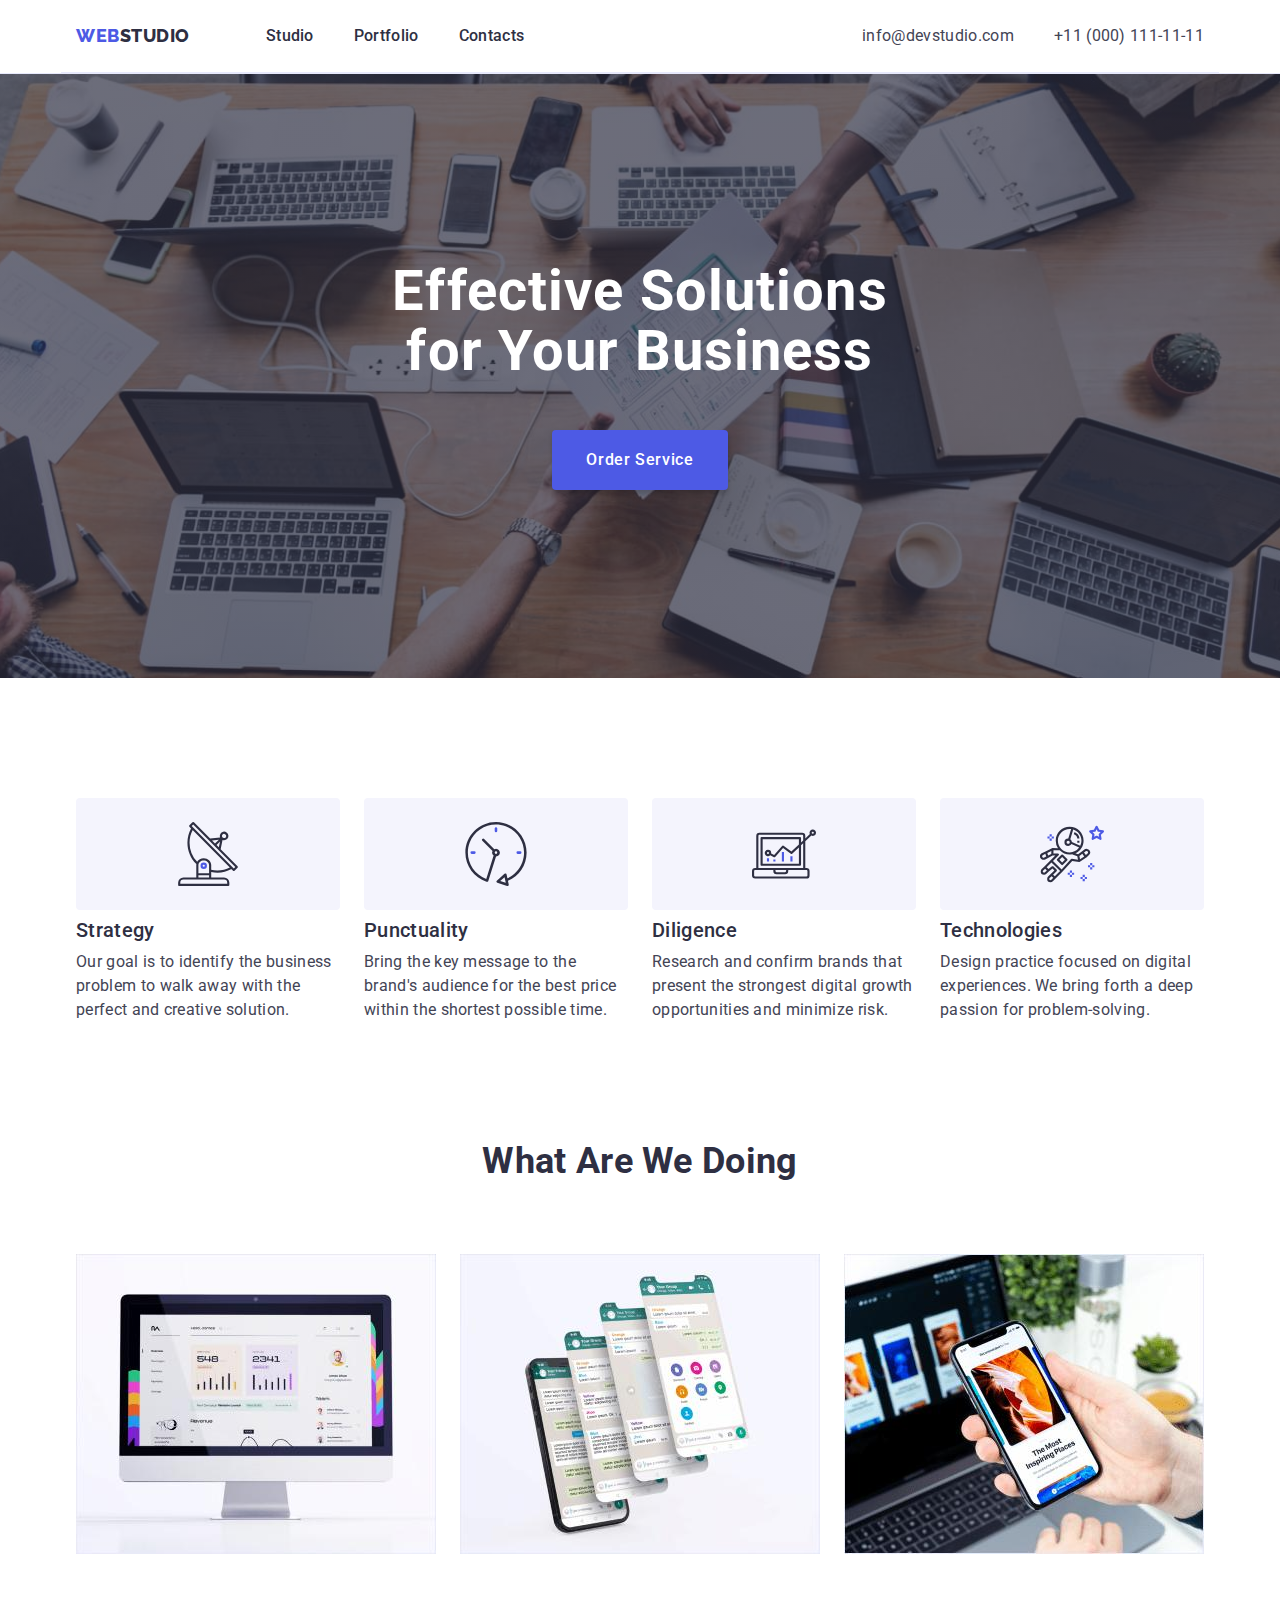
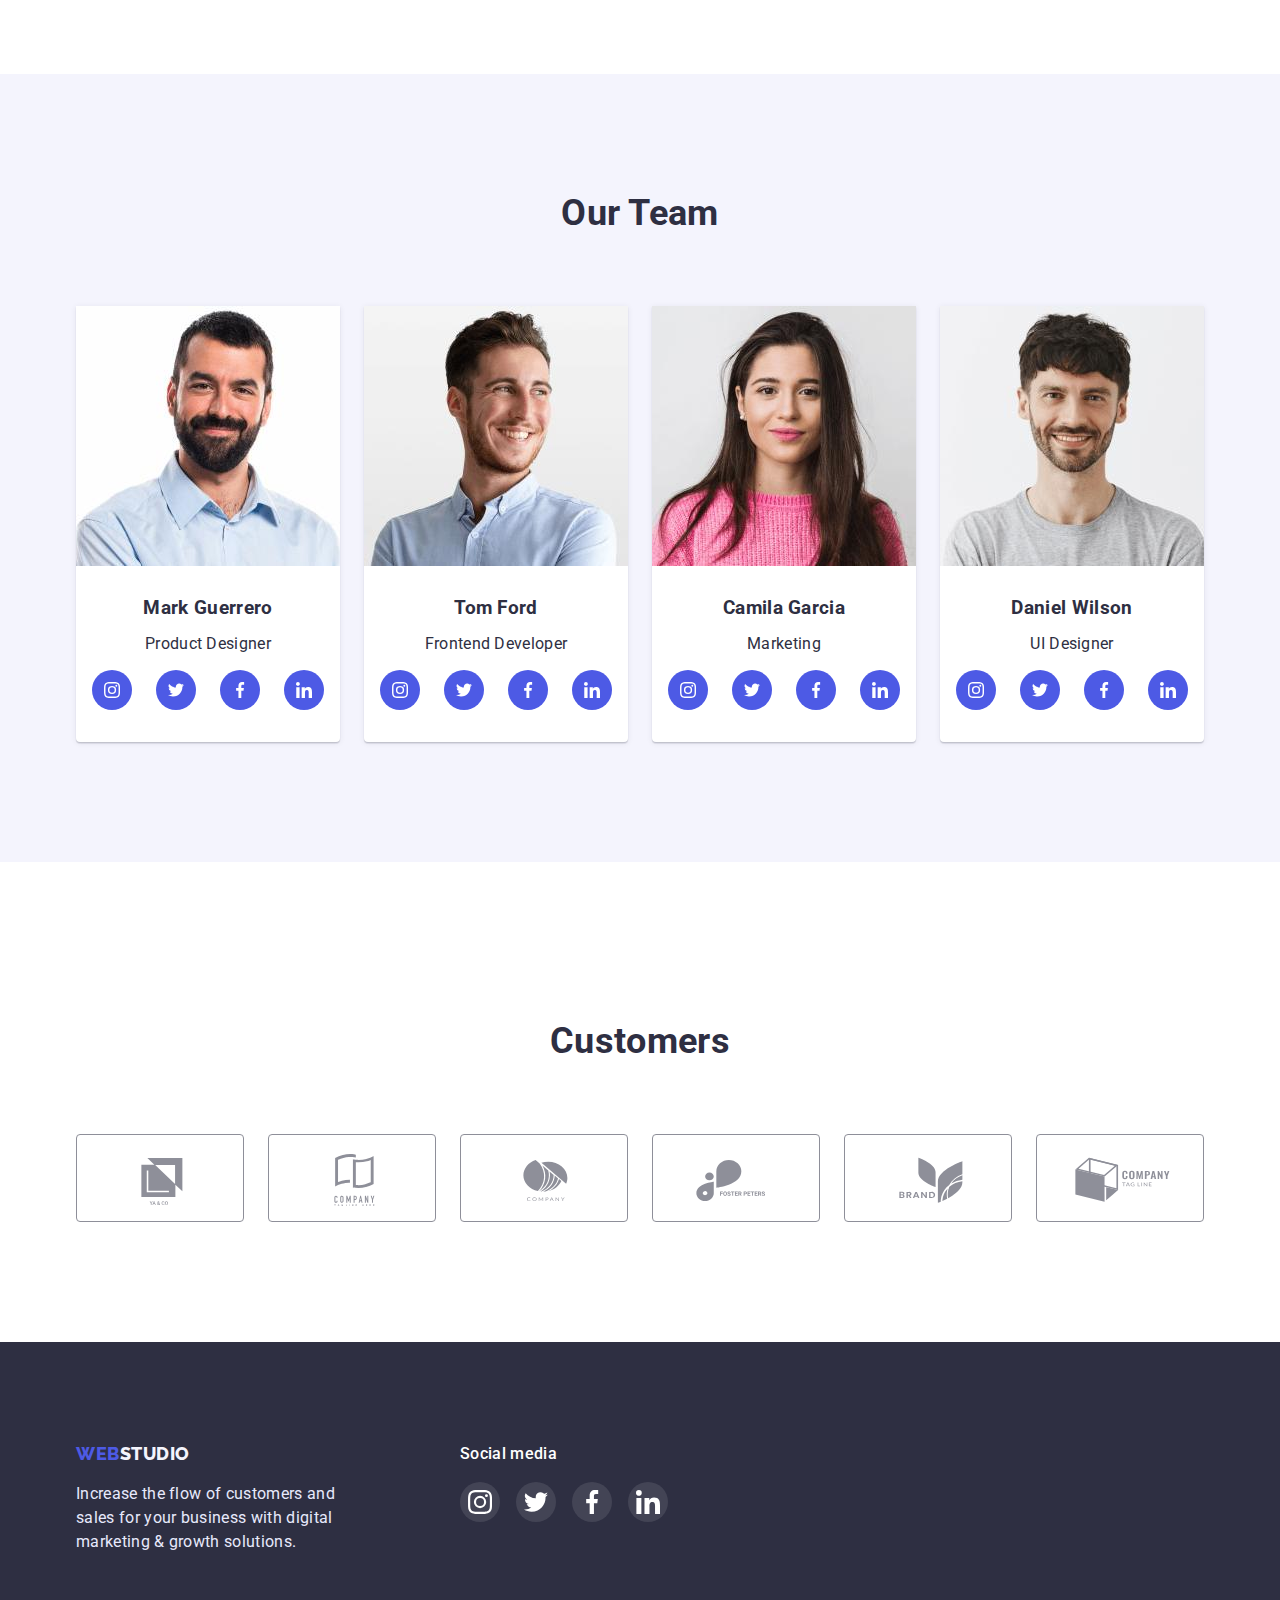
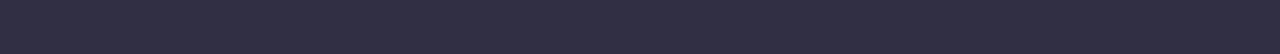
==== index.html @ 8bb2c017 "upload files" ====
<!DOCTYPE html>
<html lang="en">
  <head>
    <meta charset="UTF-8" />
    <meta http-equiv="X-UA-Compatible" content="IE=edge" />
    <meta name="viewport" content="width=device-width, initial-scale=1.0" />
    <link rel="preconnect" href="https://fonts.googleapis.com" />
    <link rel="preconnect" href="https://fonts.gstatic.com" crossorigin />
    <link
      href="https://fonts.googleapis.com/css2?family=Raleway:wght@800&family=Roboto:wght@400;500;700;900&display=swap"
      rel="stylesheet"
    />
    <link rel="stylesheet" href="./modern-normalize.css" />
    <link rel="stylesheet" href="./css/styles.css" />
    <title>Webstudio</title>
  </head>
  <body class="page">
    <!-- Header -->

    <header class="page-header">
      <div class="container page-header">
        <nav class="header-nav">
          <!-- Logo -->
          <a href="./index.html" class="logo-link link"
            ><span class="logo-web">Web</span>Studio</a
          >
          <!-- Navigation -->
          <ul class="header-nav list">
            <li class="header-nav-list-item">
              <a href="./index.html" class="header-nav link">Studio</a>
            </li>
            <li class="header-nav-list-item">
              <a href="./portfolio.html" class="header-nav link">Portfolio</a>
            </li>
            <li class="header-nav-list-item">
              <a href="" class="header-nav link">Contacts</a>
            </li>
          </ul>
        </nav>
        <!-- Contacts -->
        <address class="contacts">
          <ul class="contacts list">
            <li class="contact-item">
              <a href="mailto:info@devstudio.com" class="contacts link"
                >info@devstudio.com</a
              >
            </li>
            <li class="contact-item">
              <a href="tel:+110001111111" class="contacts link"
                >+11 (000) 111-11-11</a
              >
            </li>
          </ul>
        </address>
      </div>
    </header>
    <!-- Main conent -->
    <main>
      <!-- Hero image -->
      <section class="section hero">
        <div class="container centered">
          <h1 class="hero-title">Effective Solutions for Your Business</h1>
          <button type="button" class="hero-button">Order Service</button>
        </div>
      </section>
      <!-- Section 1 -->
      <section class="section feature">
        <div class="container">
          <h2 class="feature-title visually-hidden">Features</h2>
          <ul class="feature-list list">
            <li class="feature-list-item">
              <div class="list-item-wrapper">
                <svg class="feature-item-icon">
                  <use href="./images/sprite.svg#icon-antenna" />
                </svg>
              </div>
              <h3 class="feature-item">Strategy</h3>
              <p class="feature-descr">
                Our goal is to identify the business problem to walk away with
                the perfect and creative solution.
              </p>
            </li>
            <li class="feature-list-item">
              <div class="list-item-wrapper">
                <svg class="feature-item-icon">
                  <use href="./images/sprite.svg#icon-clock" />
                </svg>
              </div>
              <h3 class="feature-item">Punctuality</h3>
              <p class="feature-descr">
                Bring the key message to the brand's audience for the best price
                within the shortest possible time.
              </p>
            </li>
            <li class="feature-list-item">
              <div class="list-item-wrapper">
                <svg class="feature-item-icon">
                  <use href="./images/sprite.svg#icon-diagram" />
                </svg>
              </div>
              <h3 class="feature-item">Diligence</h3>
              <p class="feature-descr">
                Research and confirm brands that present the strongest digital
                growth opportunities and minimize risk.
              </p>
            </li>
            <li class="feature-list-item">
              <div class="list-item-wrapper">
                <svg class="feature-item-icon">
                  <use href="./images/sprite.svg#icon-astronaut" />
                </svg>
              </div>
              <h3 class="feature-item">Technologies</h3>
              <p class="feature-descr">
                Design practice focused on digital experiences. We bring forth a
                deep passion for problem-solving.
              </p>
            </li>
          </ul>
        </div>
      </section>
      <!-- Section 2 -->
      <section class="section job">
        <div class="container centered">
          <h2 class="job-title title">What are we doing</h2>
          <ul class="job-list list">
            <li class="job-list-item">
              <img
                src="./images/img-1.jpg"
                alt="img 1"
                width="360"
                class="job-img"
              />
            </li>
            <li class="job-list-item">
              <img
                src="./images/img-2.jpg"
                alt="img 2"
                width="360"
                class="job-img"
              />
            </li>
            <li class="job-list-item">
              <img
                src="./images/img-3.jpg"
                alt="img 3"
                width="360"
                class="job-img"
              />
            </li>
          </ul>
        </div>
      </section>
      <!-- Section 3 -->
      <section class="section team">
        <div class="container">
          <h2 class="team-title title">Our Team</h2>
          <ul class="team-list list">
            <li class="team-list-item">
              <img
                src="./images/img-card1.jpg"
                alt="Mark Guerrero"
                width="264"
                class="team-img"
              />
              <div class="team-item-content">
                <h3 class="team-member">Mark Guerrero</h3>
                <p class="team-member-pos">Product Designer</p>
                <ul class="team-member-icons list">
                  <li class="icon-item">
                    <a class="member-icon-link">
                      <svg class="member-icon">
                        <use
                          href="./images/sprite.svg#icon-instagram"
                          class="icon-svg"
                        />
                        "
                      </svg>
                    </a>
                  </li>
                  <li class="icon-item">
                    <a class="member-icon-link">
                      <svg class="member-icon">
                        <use href="./images/sprite.svg#icon-twitter" />
                        "
                      </svg>
                    </a>
                  </li>
                  <li class="icon-item">
                    <a class="member-icon-link">
                      <svg class="member-icon">
                        <use href="./images/sprite.svg#icon-facebook" />
                        "
                      </svg>
                    </a>
                  </li>
                  <li class="icon-item">
                    <a class="member-icon-link">
                      <svg class="member-icon">
                        <use href="./images/sprite.svg#icon-linkedin" />
                        "
                      </svg>
                    </a>
                  </li>
                </ul>
              </div>
            </li>
            <li class="team-list-item">
              <img
                src="./images/img-card2.jpg"
                alt="Tom Ford"
                width="264"
                class="team-img"
              />
              <div class="team-item-content">
                <h3 class="team-member">Tom Ford</h3>
                <p class="team-member-pos">Frontend Developer</p>
                <ul class="team-member-icons list">
                  <li class="icon-item">
                    <a class="member-icon-link">
                      <svg class="member-icon">
                        <use
                          href="./images/sprite.svg#icon-instagram"
                          class="icon-svg"
                        />
                        "
                      </svg>
                    </a>
                  </li>
                  <li class="icon-item">
                    <a class="member-icon-link">
                      <svg class="member-icon">
                        <use href="./images/sprite.svg#icon-twitter" />
                        "
                      </svg>
                    </a>
                  </li>
                  <li class="icon-item">
                    <a class="member-icon-link">
                      <svg class="member-icon">
                        <use href="./images/sprite.svg#icon-facebook" />
                        "
                      </svg>
                    </a>
                  </li>
                  <li class="icon-item">
                    <a class="member-icon-link">
                      <svg class="member-icon">
                        <use href="./images/sprite.svg#icon-linkedin" />
                        "
                      </svg>
                    </a>
                  </li>
                </ul>
              </div>
            </li>
            <li class="team-list-item">
              <img
                src="./images/img-card3.jpg"
                alt="Camila Garcia"
                width="264"
                class="team-img"
              />
              <div class="team-item-content">
                <h3 class="team-member">Camila Garcia</h3>
                <p class="team-member-pos">Marketing</p>
                <ul class="team-member-icons list">
                  <li class="icon-item">
                    <a class="member-icon-link">
                      <svg class="member-icon">
                        <use
                          href="./images/sprite.svg#icon-instagram"
                          class="icon-svg"
                        />
                        "
                      </svg>
                    </a>
                  </li>
                  <li class="icon-item">
                    <a class="member-icon-link">
                      <svg class="member-icon">
                        <use href="./images/sprite.svg#icon-twitter" />
                        "
                      </svg>
                    </a>
                  </li>
                  <li class="icon-item">
                    <a class="member-icon-link">
                      <svg class="member-icon">
                        <use href="./images/sprite.svg#icon-facebook" />
                        "
                      </svg>
                    </a>
                  </li>
                  <li class="icon-item">
                    <a class="member-icon-link">
                      <svg class="member-icon">
                        <use href="./images/sprite.svg#icon-linkedin" />
                        "
                      </svg>
                    </a>
                  </li>
                </ul>
              </div>
            </li>
            <li class="team-list-item">
              <img
                src="./images/img-card4.jpg"
                alt="Daniel Wilson"
                width="264"
                class="team-img"
              />
              <div class="team-item-content">
                <h3 class="team-member">Daniel Wilson</h3>
                <p class="team-member-pos">UI Designer</p>
                <ul class="team-member-icons list">
                  <li class="icon-item">
                    <a class="member-icon-link">
                      <svg class="member-icon">
                        <use
                          href="./images/sprite.svg#icon-instagram"
                          class="icon-svg"
                        />
                        "
                      </svg>
                    </a>
                  </li>
                  <li class="icon-item">
                    <a class="member-icon-link">
                      <svg class="member-icon">
                        <use href="./images/sprite.svg#icon-twitter" />
                        "
                      </svg>
                    </a>
                  </li>
                  <li class="icon-item">
                    <a class="member-icon-link">
                      <svg class="member-icon">
                        <use href="./images/sprite.svg#icon-facebook" />
                        "
                      </svg>
                    </a>
                  </li>
                  <li class="icon-item">
                    <a class="member-icon-link">
                      <svg class="member-icon">
                        <use href="./images/sprite.svg#icon-linkedin" />
                        "
                      </svg>
                    </a>
                  </li>
                </ul>
              </div>
            </li>
          </ul>
        </div>
      </section>
      <!-- Customers -->
      <section class="customers">
        <div class="container centered">
          <h2 class="customers-title title">Customers</h2>
          <ul class="customers-list list">
            <li class="customers-item">
              <a href="" class="customers-link">
                <svg class="customers-icon">
                  <use
                    href="./images/sprite.svg#icon-client-1"
                    width="104"
                    height="56"
                  />
                </svg>
              </a>
            </li>
            <li class="customers-item">
              <a href="" class="customers-link">
                <svg class="customers-icon">
                  <use
                    href="./images/sprite.svg#icon-client-2"
                    width="104"
                    height="56"
                  />
                  "
                </svg>
              </a>
            </li>
            <li class="customers-item">
              <a href="" class="customers-link">
                <svg class="customers-icon">
                  <use
                    href="./images/sprite.svg#icon-client-3"
                    width="104"
                    height="56"
                  />
                  "
                </svg>
              </a>
            </li>
            <li class="customers-item">
              <a href="" class="customers-link">
                <svg class="customers-icon">
                  <use
                    href="./images/sprite.svg#icon-client-4"
                    width="104"
                    height="56"
                  />
                  "
                </svg>
              </a>
            </li>
            <li class="customers-item">
              <a href="" class="customers-link">
                <svg class="customers-icon">
                  <use
                    href="./images/sprite.svg#icon-client-5"
                    width="104"
                    height="56"
                  />
                  "
                </svg>
              </a>
            </li>
            <li class="customers-item">
              <a href="" class="customers-link">
                <svg class="customers-icon">
                  <use
                    href="./images/sprite.svg#icon-client-6"
                    width="104"
                    height="56"
                    class="customers-icon-svg"
                  />
                  "
                </svg>
              </a>
            </li>
          </ul>
        </div>
      </section>
    </main>
    <!-- Footer -->
    <footer class="page-footer">
      <div class="container footer">
        <div class="footer-logo-wrapper">
          <!-- Logo -->
          <a href="./index.html" class="logo-link link"
            ><span class="logo-web">Web</span
            ><span class="logo-studio">Studio</span></a
          >
          <!-- Description -->
          <p class="footer-text">
            Increase the flow of customers and sales for your business with
            digital marketing & growth solutions.
          </p>
        </div>
        <div class="social-media">
          <h2 class="social-media-title">Social media</h2>
          <ul class="social-media-icons list">
            <li class="media-item">
              <a class="media-item-link">
                <svg class="media-icon">
                  <use href="./images/sprite.svg#icon-instagram" />
                </svg>
              </a>
            </li>
            <li class="media-item">
              <a class="media-item-link">
                <svg class="media-icon">
                  <use href="./images/sprite.svg#icon-twitter" />
                </svg>
              </a>
            </li>
            <li class="media-item">
              <a class="media-item-link">
                <svg class="media-icon">
                  <use href="./images/sprite.svg#icon-facebook" />
                </svg>
              </a>
            </li>
            <li class="media-item">
              <a class="media-item-link">
                <svg class="media-icon">
                  <use href="./images/sprite.svg#icon-linkedin" />
                </svg>
              </a>
            </li>
          </ul>
        </div>
      </div>
    </footer>
  </body>
</html>
---- css/styles.css ----
:root {
  --background-color-main: #ffffff;
  --color-main: #2e2f42;
  --color-second: #4d5ae5;
  --contacts-color: #434455;
  --background-color-secondary: #f4f4fd;
  --backgroung-section-last: #8e8f99;
  --footer-text: #e7e9fc;
  --portfolio-btn-active: #404bbf;
  --success-messages-color: #31d0aa;
  --container-width: 1158px;
  --section-padding-top-bottom: 120px;
  --container-padding-left: 15px;
  --container-padding-right: 15px;
  --portfolio-card-padding: 32px;
}
html {
  box-sizing: border-box;
}
*,
*::before,
*::after {
  box-sizing: inherit;
}

.page {
  font-family: 'Roboto', sans-serif;
  letter-spacing: 0.02em;

  background-color: var(--background-color-main);
  color: var(--color-main);
}
.list {
  margin-top: 0;
  margin-bottom: 0;
  padding-left: 0;
  list-style: none;
}
.link {
  text-decoration: none;
}
.container {
  width: var(--container-width);
  margin-left: auto;
  margin-right: auto;
  padding-left: var(--container-padding-left);
  padding-right: var(--container-padding-right);
}
.centered {
  text-align: center;
}
/* Header */
.page-header {
  display: flex;
  justify-content: space-between;
  border-bottom: 1px solid var(--footer-text);
}

.header-nav {
  display: flex;
  align-items: center;
  padding: 0px;
}

.logo-link {
  margin-right: 76px;
  font-family: 'Raleway', sans-serif;
  font-style: normal;
  font-weight: 800;
  font-size: 18px;
  line-height: 1.33;
  letter-spacing: 0.03em;
  text-transform: uppercase;
  color: var(--color-main);
}
.logo-web {
  color: var(--color-second);
}
.header-nav.list {
  padding: 0;
}

.header-nav.link {
  padding-top: 24px;
  padding-bottom: 24px;
  font-style: normal;
  font-weight: 500;
  font-size: 16px;
  line-height: 1.5;
  color: var(--color-main);
}
.header-nav.link:hover,
.header-nav.link:focus {
  font-style: normal;
  font-weight: 500;
  font-size: 16px;
  line-height: 1.5;
  color: var(--portfolio-btn-active);
}
.header-nav-list-item:not(:last-child) {
  margin-right: 40px;
}
.contacts {
  display: flex;
  align-items: center;
  margin-left: auto;
}

.contacts.list {
  display: flex;
  padding: 0;
}
.contacts.link {
  color: var(--contacts-color);
  font-style: normal;
  margin: 0;
}
.contacts.link:hover,
.contacts.link:focus {
  color: var(--portfolio-btn-active);
}
.contact-item:not(:last-child) {
  margin-right: 40px;
}
/* Footer */
.page-footer {
  padding-top: 100px;
  padding-bottom: 100px;
  background-color: var(--color-main);
  color: var(--footer-text);
}
.page-footer .logo-link {
  margin-right: 0;
  margin-bottom: 16px;
  display: block;
}
.logo-studio {
  color: var(--background-color-secondary);
}
.footer-text {
  margin: 0;
  width: 264px;
  font-size: 16px;
  line-height: 1.5;
}
.footer {
  display: flex;
}
.footer-logo-wrapper {
  margin-right: 120px;
}
.social-media-title {
  margin-top: 0;
  margin-bottom: 16px;
  font-weight: 500;
  font-size: 16px;
  line-height: 1.5;
  letter-spacing: 0.02em;

  color: var(--background-color-main);
}
.social-media-icons {
  display: flex;
  justify-content: flex-start;
  gap: 16px;
}

.media-item-link {
  width: 40px;
  height: 40px;
  display: flex;
  justify-content: center;
  align-items: center;
  background-color: rgba(255, 255, 255, 0.1);
  border-radius: 50%;
  cursor: pointer;
}
.media-item-link:hover,
.media-item-link:focus {
  background-color: var(--success-messages-color);
}

.media-icon {
  width: 24px;
  height: 24px;
  fill: var(--background-color-main);
}

/* Studio page */
/* Titles on the page */
.title {
  font-weight: 700;
  font-size: 36px;
  line-height: 1.11;
  text-align: center;
  text-transform: capitalize;
}
/* Hero */
.section.hero {
  max-width: 1440px;
  margin-left: auto;
  margin-right: auto;
  padding-top: 188px;
  padding-bottom: 188px;
  color: var(--background-color-main);
  background-color: var(--color-main);
  background-image: linear-gradient(
      90deg,
      rgba(46, 47, 66, 0.7),
      rgba(46, 47, 66, 0.7)
    ),
    url('../images/people-office\ 1.jpg');
  background-repeat: no-repeat;
  background-size: cover;
  background-position: center;
}
.hero-title {
  width: 496px;
  min-height: 120px;
  margin-top: 0;
  margin-bottom: 48px;
  margin-left: auto;
  margin-right: auto;
  padding-left: 0;
  padding-right: 0;
  font-size: 56px;
  line-height: 1.07;
  text-align: center;
  letter-spacing: 0.02em;
  border: 0;
}
.hero-button {
  min-width: 169px;
  min-height: 56px;
  padding: 16px 32px;
  background-color: var(--color-second);
  font-family: inherit;
  font-style: normal;
  font-weight: 500;
  font-size: 16px;
  line-height: 1.5;
  align-items: center;
  letter-spacing: 0.04em;
  color: var(--background-color-main);

  box-shadow: 0px 4px 4px rgba(0, 0, 0, 0.15);
  border-radius: 4px;
  border: 2px solid transparent;
  cursor: pointer;
}
.hero-button:hover,
.hero-button:focus {
  background-color: var(--portfolio-btn-active);
}

/* Section 1 */
.section {
  padding-top: var(--section-padding-top-bottom);
  padding-bottom: var(--section-padding-top-bottom);
}
.feature-list {
  display: flex;
  gap: 24px;
}
.list-item-wrapper {
  width: 264px;
  height: 112px;
  display: flex;
  justify-content: center;
  align-items: center;
  margin-bottom: 8px;

  background-color: var(--background-color-secondary);
  border-radius: 4px;
}
.feature-item-icon {
  width: 64px;
  height: 64px;
}

.feature-list-item {
  flex-basis: calc((100%-24px * 3) / 4);
}

.feature-item {
  margin-top: 0;
  margin-bottom: 8px;

  font-weight: 500;
  font-size: 20px;
  line-height: 1.2;
}
.feature-descr {
  margin: 0;

  font-size: 16px;
  line-height: 1.5;
  color: #434455;
}
/* Section 2 */
.section.job {
  padding-top: 0;
}
.job-title {
  margin-top: 0;
  margin-bottom: 72px;
}
.job-list {
  display: flex;
  justify-content: space-between;
}
.job-img,
.team-img {
  display: block;
}

/* Section 3 */
.team {
  background-color: var(--background-color-secondary);
  padding-top: 120px;
  padding-bottom: 120px;
  text-align: center;
}
.team-title {
  margin-top: 0px;
  margin-bottom: 72px;
}
.team-list {
  display: flex;
  gap: 24px;
}

.team-list-item {
  flex-basis: calc((100%- (3 * 24)) / 4);
  background: var(--background-color-main);
  box-shadow: 0px 1px 6px rgba(46, 47, 66, 0.08),
    0px 1px 1px rgba(46, 47, 66, 0.16), 0px 2px 1px rgba(46, 47, 66, 0.08);
  border-radius: 0px 0px 4px 4px;
}
.team-item-content {
  margin: 0;
  padding-top: 32px;
  padding-bottom: 32px;
  padding-left: 16px;
  padding-right: 16px;
}
.team-member {
  margin-top: 0;
  margin-bottom: 8px;
}
.team-member-pos {
  margin-bottom: 8;
}
.team-member-icons {
  display: flex;
  gap: 24px;
}

.member-icon-link {
  width: 40px;
  height: 40px;
  display: flex;
  justify-content: center;
  align-items: center;
  background-color: var(--color-second);
  border-radius: 50%;
  cursor: pointer;
}
.member-icon-link:hover,
.member-icon-link:focus {
  background-color: var(--portfolio-btn-active);
}
.member-icon {
  width: 16px;
  height: 16px;
  margin: 0;
  display: block;
  fill: var(--background-color-main);
}
.icon-svg {
  width: 100%;
  height: 100%;
}
/* Section 4 (Customers) */
.customers {
  padding-top: 130px;
  padding-bottom: 120px;
}

.customers-title {
  margin-bottom: 72px;
}
.customers-list {
  display: flex;
  gap: 24px;
}
.customers-item {
  width: 168px;
  height: 88px;
}
.customers-link {
  width: 168px;
  height: 88px;
  display: block;
  padding: 16px 32px;
  color: var(--backgroung-section-last);
  border: 1px solid var(--backgroung-section-last);
  border-radius: 4px;
}

.customers-link:hover,
.customers-link:focus {
  color: var(--portfolio-btn-active);
  border: 1px solid var(--portfolio-btn-active);
}
.customers-icon {
  width: 104px;
  height: 56px;
  margin: 0;
  display: block;
  fill: currentColor;
}

/* Portfolio page */

/* Section 1 */
.projects.section {
  padding-top: 96px;
  padding-bottom: 120px;
}
.section-title {
  color: var(--color-main);
}
.visually-hidden {
  position: absolute;
  white-space: nowrap;
  width: 1px;
  height: 1px;
  overflow: hidden;
  border: 0;
  padding: 0;
  clip: rect(0 0 0 0);
  clip-path: inset(50%);
  margin: -1px;
}
.filter-list {
  margin-bottom: 72px;
  padding-left: 0;
  display: flex;
  justify-content: center;
}
.btn-filter {
  padding: 12px 24px;
  font-family: 'Roboto';
  font-weight: 500;
  background-color: var(--background-color-secondary);
  color: var(--color-second);
  font-style: normal;
  font-weight: 500;
  font-size: 16px;
  line-height: 1.5;
  letter-spacing: 0.04em;
  border-radius: 4px;
  border: 1px solid var(--footer-text);
  cursor: pointer;
}
.btn-filter:hover,
.btn-filter:focus {
  background-color: var(--portfolio-btn-active);
  color: var(--background-color-main);
  font-weight: 500;
  font-size: 16px;
  line-height: 1.5;
  letter-spacing: 0.04em;
  cursor: pointer;
  border: 1px solid transparent;
  cursor: pointer;
  box-shadow: 0px 3px 1px rgba(0, 0, 0, 0.1), 0px 2px 1px rgba(0, 0, 0, 0.08),
    0px 2px 2px rgba(0, 0, 0, 0.12);
}
.filter-item:not(:last-child) {
  margin-right: 24px;
}
/* Projects */
.project-list {
  margin-bottom: 0;
  display: flex;
  flex-wrap: wrap;
  justify-content: space-between;
  align-content: space-between;
}
.project-item:not(:nth-last-child(-n + 3)) {
  margin-bottom: 48px;
}
.project-item-link {
  display: block;
  text-decoration: none;
  border: 1px solid var(--footer-text);
  box-shadow: 0px 1px 6px rgba(46, 47, 66, 0.08);
  cursor: pointer;
}
.project-item-link:hover{
  border: 0.5px solid var(--background-color-secondary);
  box-shadow: 0px 1px 6px rgba(46, 47, 66, 0.08),
    0px 1px 1px rgba(46, 47, 66, 0.16), 0px 2px 1px rgba(46, 47, 66, 0.08);
}

.project-item-name {
  margin-top: 0;
  margin-bottom: 8px;
  margin-left: 16px;
  color: var(--color-main);
  font-weight: 500;
  font-size: 20px;
  line-height: 1.2;
}
.project-item-type {
  margin-top: 0;
  margin-left: 16px;
  margin-bottom: 0;
  color: var(--contacts-color);
  font-size: 16px;
  line-height: 1.5;
}
.project-img {
  display: block;
}
.wrapper {
  padding-top: var(--portfolio-card-padding);
  padding-bottom: var(--portfolio-card-padding);
}
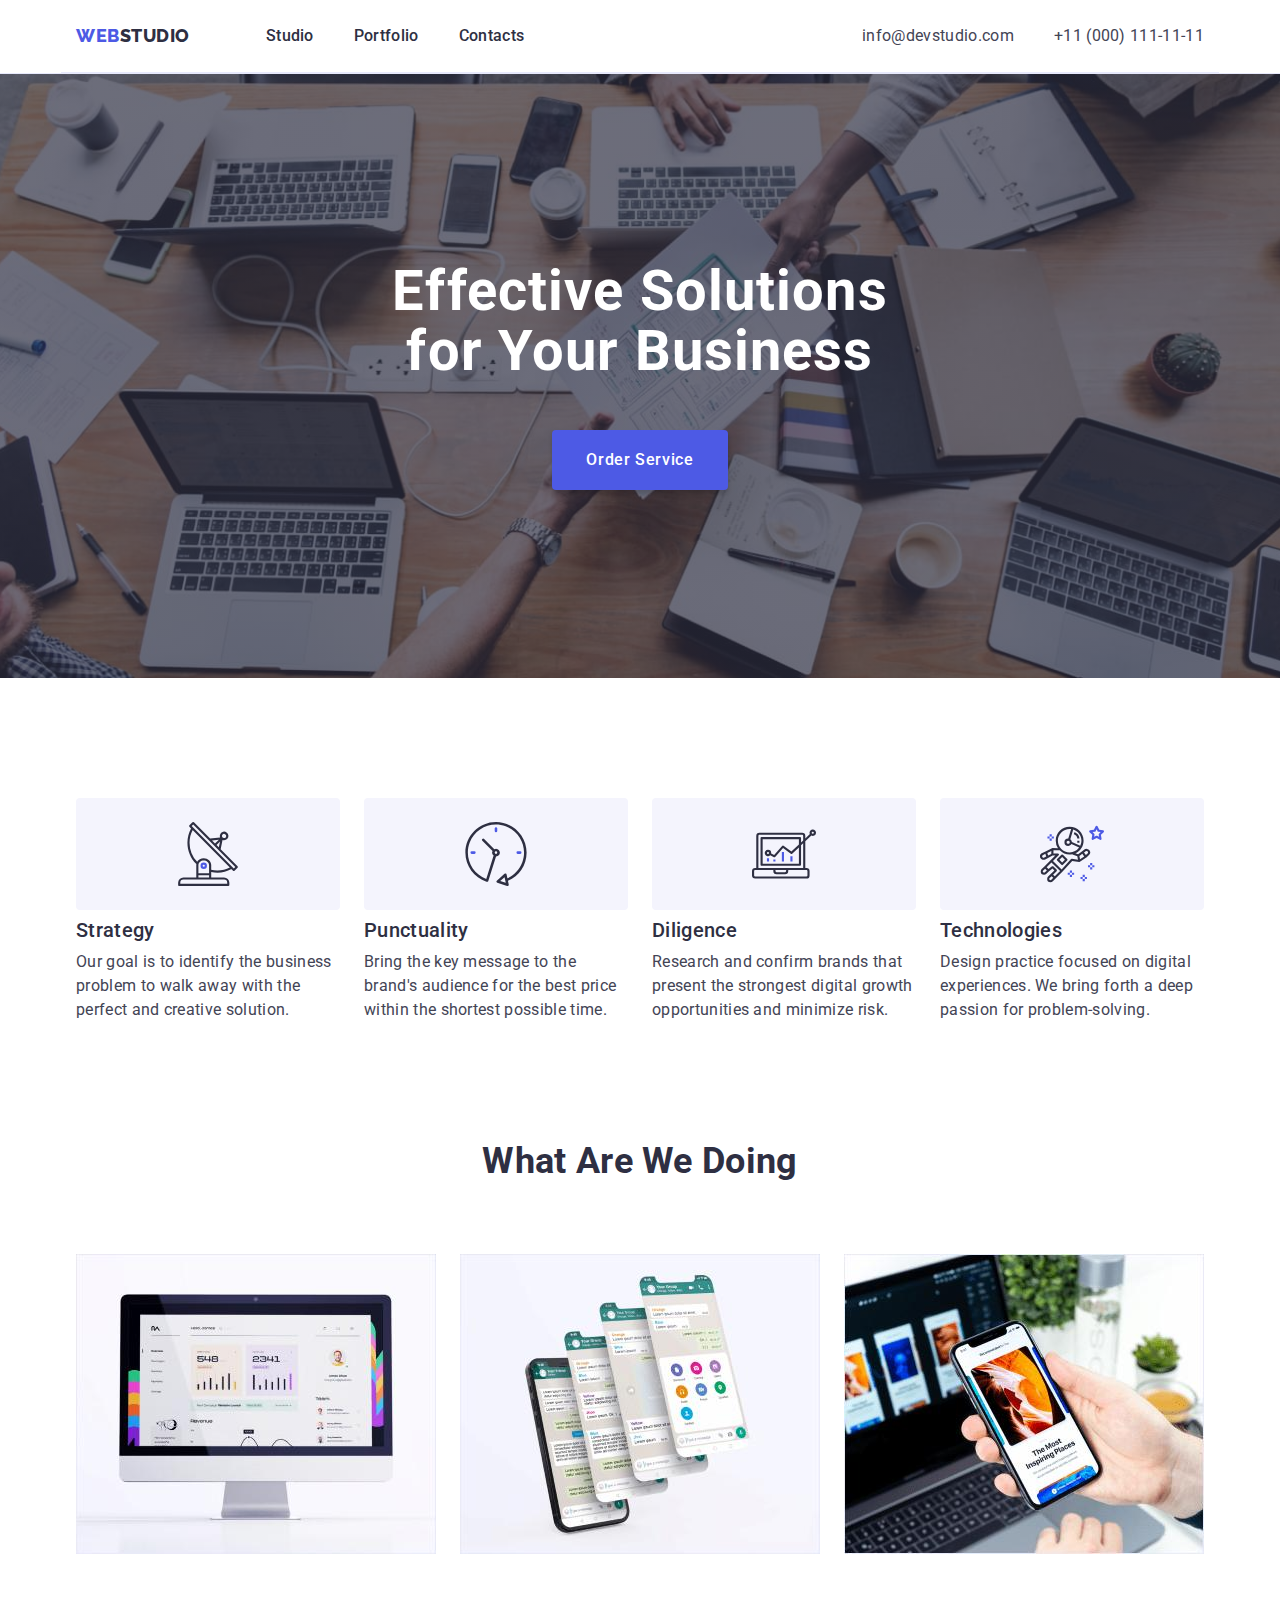
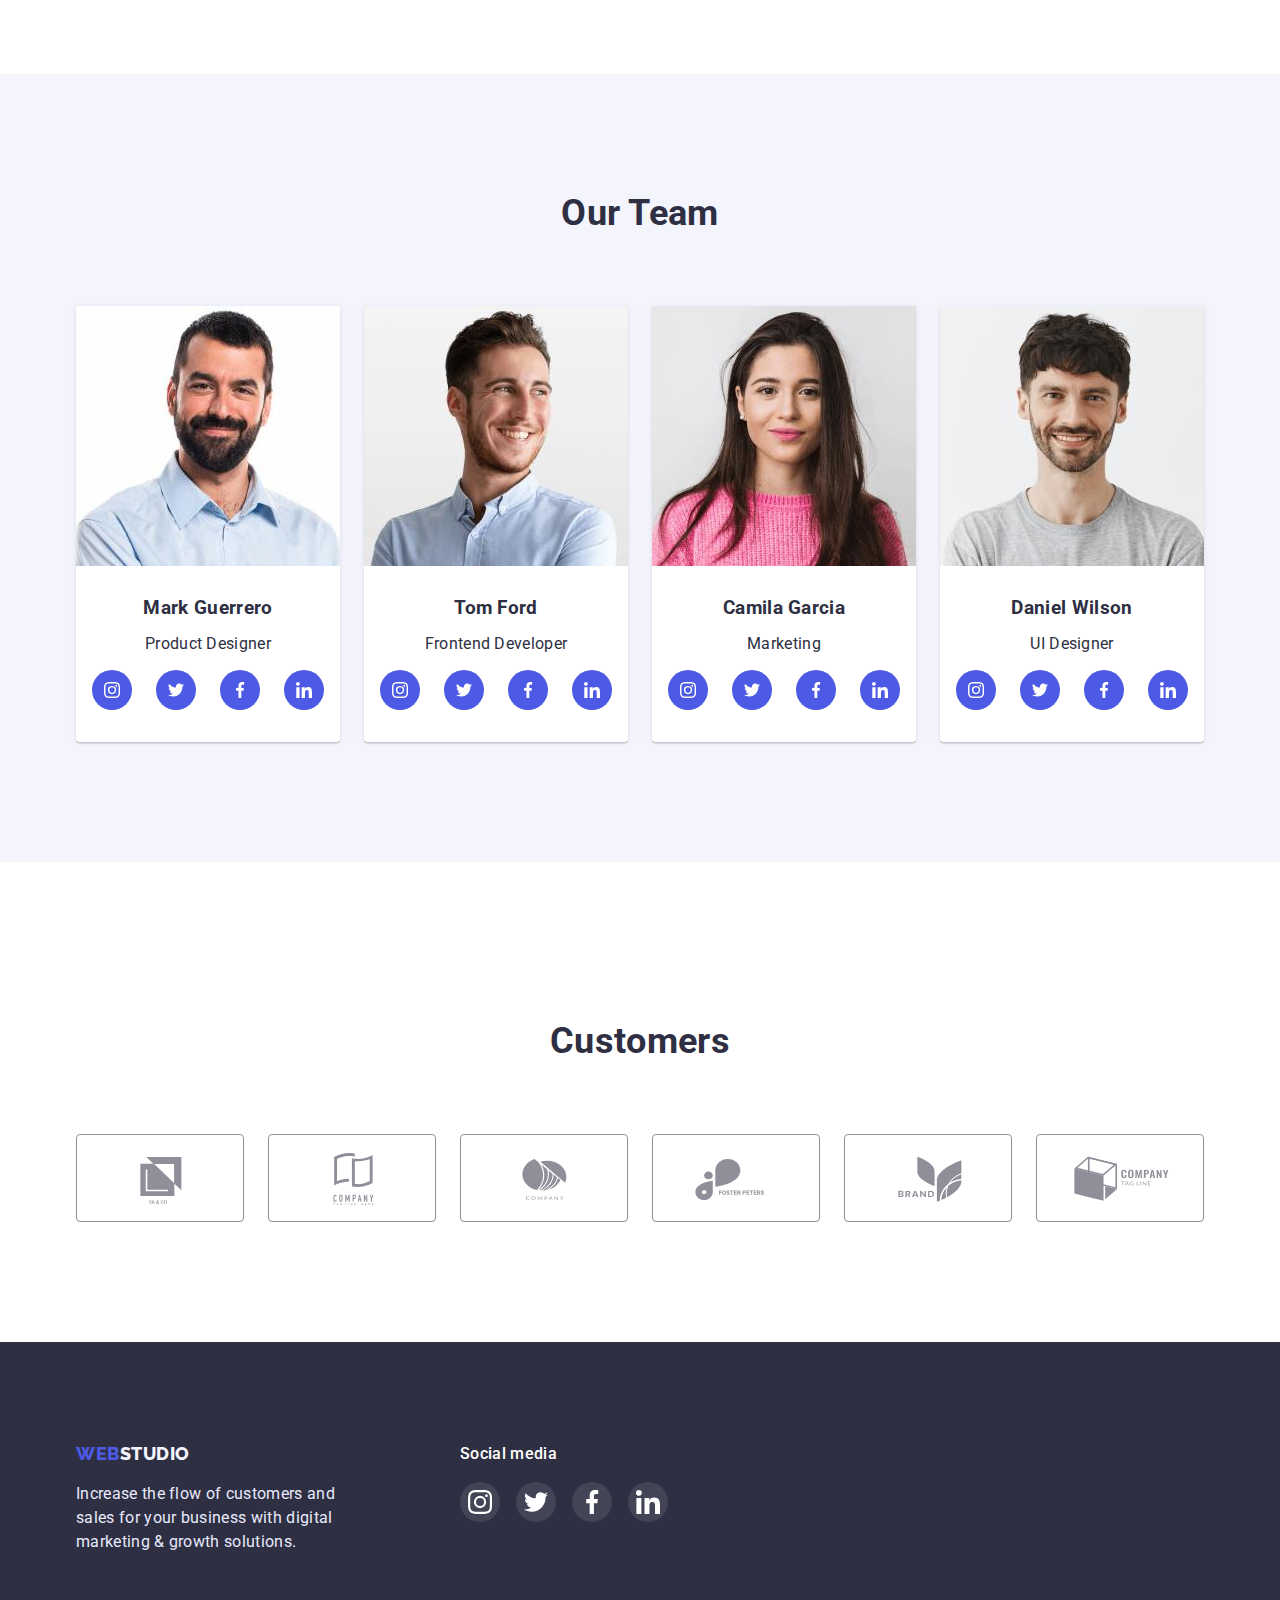
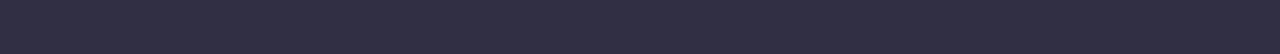
==== commit 0a257239: "1-st version of index, portfolio & css" ====
--- a/index.html
+++ b/index.html
@@ -60,7 +60,15 @@
       <section class="section hero">
         <div class="container centered">
           <h1 class="hero-title">Effective Solutions for Your Business</h1>
-          <button type="button" class="hero-button">Order Service</button>
+          <button type="button" class="hero-button" data-modal-open>Order Service</button>
+        </div>
+        <div class="backdrop is-hidden" data-modal>
+          <div class="modal-window">
+            <button type="button" class="modal-close" data-modal-close>
+            <svg class="modal-close-icon" width="8" height="8">
+              <use href="./images/sprite.svg#icon-close"></use>
+            </svg>
+          </button></div>
         </div>
       </section>
       <!-- Section 1 -->
@@ -486,5 +494,6 @@
         </div>
       </div>
     </footer>
+    <script src="./js/modal.js"></script>
   </body>
 </html>
--- a/css/styles.css
+++ b/css/styles.css
@@ -8,6 +8,7 @@
   --footer-text: #e7e9fc;
   --portfolio-btn-active: #404bbf;
   --success-messages-color: #31d0aa;
+  --modal-background:#fcfcfc;
   --container-width: 1158px;
   --section-padding-top-bottom: 120px;
   --container-padding-left: 15px;
@@ -24,6 +25,7 @@
 }
 
 .page {
+  max-width: 1440px;
   font-family: 'Roboto', sans-serif;
   letter-spacing: 0.02em;
 
@@ -81,21 +83,43 @@
 }
 
 .header-nav.link {
+  position: relative;
+  display: block;
   padding-top: 24px;
+  padding-bottom: 0;
   padding-bottom: 24px;
   font-style: normal;
   font-weight: 500;
   font-size: 16px;
   line-height: 1.5;
   color: var(--color-main);
+
+  transition-property: color, background-color;
+  transition-duration: 250ms;
+  transition-timing-function: cubic-bezier(0.4, 0, 0.2, 1);
 }
 .header-nav.link:hover,
-.header-nav.link:focus {
-  font-style: normal;
-  font-weight: 500;
-  font-size: 16px;
-  line-height: 1.5;
+.header-nav.link:focus,
+.header-nav.link:active {
   color: var(--portfolio-btn-active);
+}
+
+.header-nav.link:active::after {
+  position: absolute;
+  bottom: 0;
+  display: block;
+  width: 100%;
+  height: 4px;
+  margin: 0;
+  padding-top: 0;
+  background-color: var(--portfolio-btn-active);
+  border-radius: 2px;
+  content: '';
+}
+.header-nav-list-item {
+  display: flex;
+  flex-direction: column;
+  justify-content: flex-end;
 }
 .header-nav-list-item:not(:last-child) {
   margin-right: 40px;
@@ -114,6 +138,10 @@
   color: var(--contacts-color);
   font-style: normal;
   margin: 0;
+
+  transition-property: color;
+  transition-duration: 250ms;
+  transition-timing-function: cubic-bezier(0.4, 0, 0.2, 1);
 }
 .contacts.link:hover,
 .contacts.link:focus {
@@ -174,6 +202,10 @@
   background-color: rgba(255, 255, 255, 0.1);
   border-radius: 50%;
   cursor: pointer;
+
+  transition-property: background-color;
+  transition-duration: 250ms;
+  transition-timing-function: cubic-bezier(0.4, 0, 0.2, 1);
 }
 .media-item-link:hover,
 .media-item-link:focus {
@@ -247,10 +279,58 @@
   border-radius: 4px;
   border: 2px solid transparent;
   cursor: pointer;
+
+  transition-property: background-color;
+  transition-duration: 250ms;
+  transition-timing-function: cubic-bezier(0.4, 0, 0.2, 1);
 }
 .hero-button:hover,
 .hero-button:focus {
   background-color: var(--portfolio-btn-active);
+}
+.backdrop{
+  position: fixed;
+  top:0;
+  left:0;
+  width: 100%;
+  height: 100%;
+  max-width: 1440px;
+  background-color: rgba(46, 47, 66, 0.4);
+
+  transition-property: changeOpacity;
+  transition-duration: 500ms;
+  transition-timing-function: cubic-bezier(0.4, 0, 0.2, 1); 
+}
+.backdrop.is-hidden{
+  opacity: 0;
+  pointer-events: none;
+}
+.modal-window {
+  position:  absolute;
+  top: 50%;
+  left: 50%;
+  transform: translate(-50%, -50%);
+  width: 408px;
+  height: 576px;
+  
+  background-color: var(--modal-background);
+  box-shadow: 0px 1px 1px rgba(0, 0, 0, 0.14), 0px 1px 3px rgba(0, 0, 0, 0.12), 0px 2px 1px rgba(0, 0, 0, 0.2);
+  border-radius: 4px;
+
+}
+.modal-close {
+  position: absolute;
+  top: 24px;
+  right: 24px;
+  width: 24px;
+  height: 24px;
+  display: flex;
+  justify-content: center;
+  align-items: center;
+  background-color: var(--footer-text);
+
+border-radius: 50%;
+  border: 1px solid rgba(0, 0, 0, 0.1);
 }
 
 /* Section 1 */
@@ -365,6 +445,10 @@
   background-color: var(--color-second);
   border-radius: 50%;
   cursor: pointer;
+
+  transition-property: background-color;
+  transition-duration: 250ms;
+  transition-timing-function: cubic-bezier(0.4, 0, 0.2, 1);
 }
 .member-icon-link:hover,
 .member-icon-link:focus {
@@ -399,13 +483,18 @@
   height: 88px;
 }
 .customers-link {
-  width: 168px;
-  height: 88px;
-  display: block;
-  padding: 16px 32px;
+  display: flex;
+  justify-content: center;
+  align-items: center;
+  width: 100%;
+  height: 100%;
   color: var(--backgroung-section-last);
   border: 1px solid var(--backgroung-section-last);
   border-radius: 4px;
+
+  transition-property: color, border;
+  transition-duration: 250ms;
+  transition-timing-function: cubic-bezier(0.4, 0, 0.2, 1);
 }
 
 .customers-link:hover,
@@ -463,6 +552,10 @@
   border-radius: 4px;
   border: 1px solid var(--footer-text);
   cursor: pointer;
+
+  transition-property: color, background-color, box-shadow;
+  transition-duration: 250ms;
+  transition-timing-function: cubic-bezier(0.4, 0, 0.2, 1);
 }
 .btn-filter:hover,
 .btn-filter:focus {
@@ -493,13 +586,20 @@
   margin-bottom: 48px;
 }
 .project-item-link {
-  display: block;
+  position: relative;
+  display: block;
+  width: 360px;
+
   text-decoration: none;
   border: 1px solid var(--footer-text);
   box-shadow: 0px 1px 6px rgba(46, 47, 66, 0.08);
   cursor: pointer;
-}
-.project-item-link:hover{
+
+  transition-property: border, box-shadow;
+  transition-duration: 250ms;
+  transition-timing-function: cubic-bezier(0.4, 0, 0.2, 1);
+}
+.project-item-link:hover {
   border: 0.5px solid var(--background-color-secondary);
   box-shadow: 0px 1px 6px rgba(46, 47, 66, 0.08),
     0px 1px 1px rgba(46, 47, 66, 0.16), 0px 2px 1px rgba(46, 47, 66, 0.08);
@@ -529,3 +629,25 @@
   padding-top: var(--portfolio-card-padding);
   padding-bottom: var(--portfolio-card-padding);
 }
+.overlay {
+  position: absolute;
+  top: 0;
+  left: 0;
+  width: 100%;
+  height: 300px;
+  padding-top: 40px;
+  padding-left: 32px;
+  padding-right: 32px;
+  background-color: var(--color-second);
+
+  overflow: hidden;
+  opacity: 0;
+  transform: translateY(100%);
+  transition-property: transform, opacity;
+  transition-duration: 250ms;
+  transition-timing-function: cubic-bezier(0.4, 0, 0.2, 1);
+}
+.project-item-link:is(:hover,:focus) .overlay {
+  transform: translateY(0);
+  opacity: 1;
+}
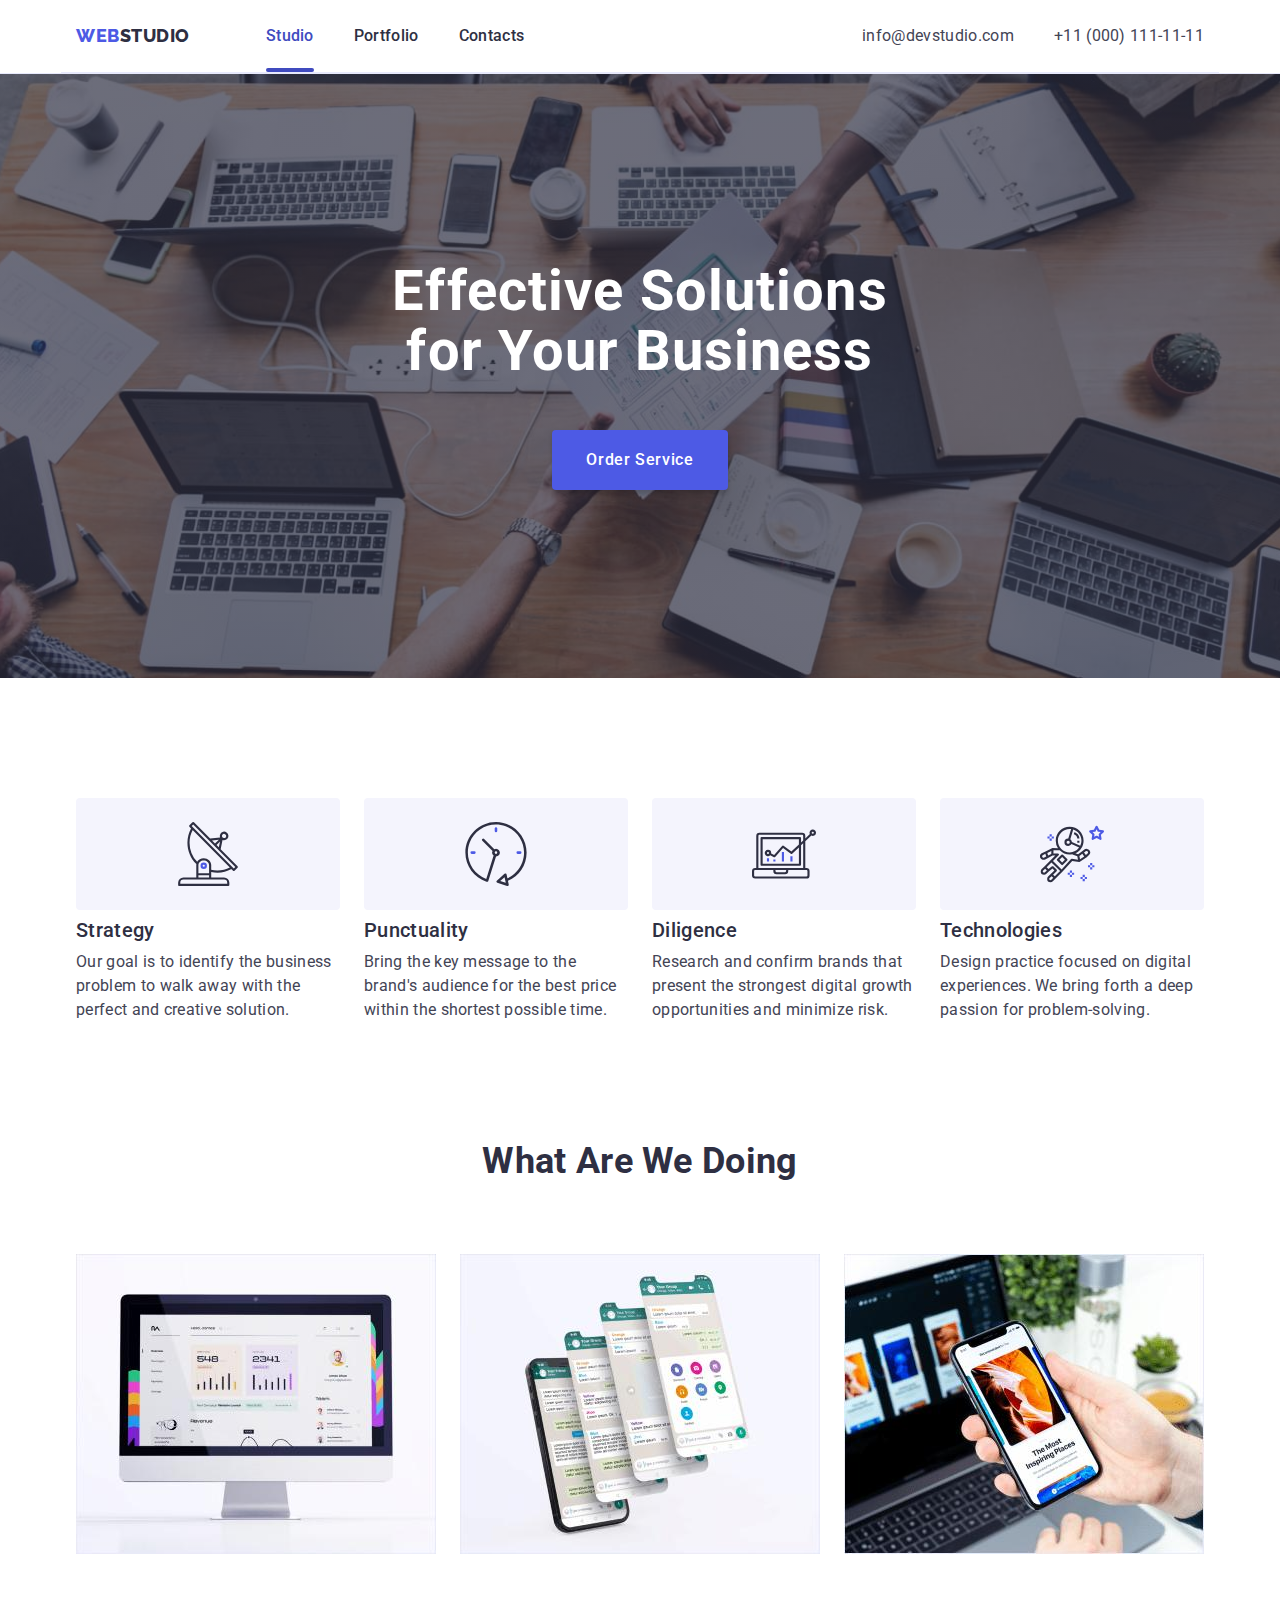
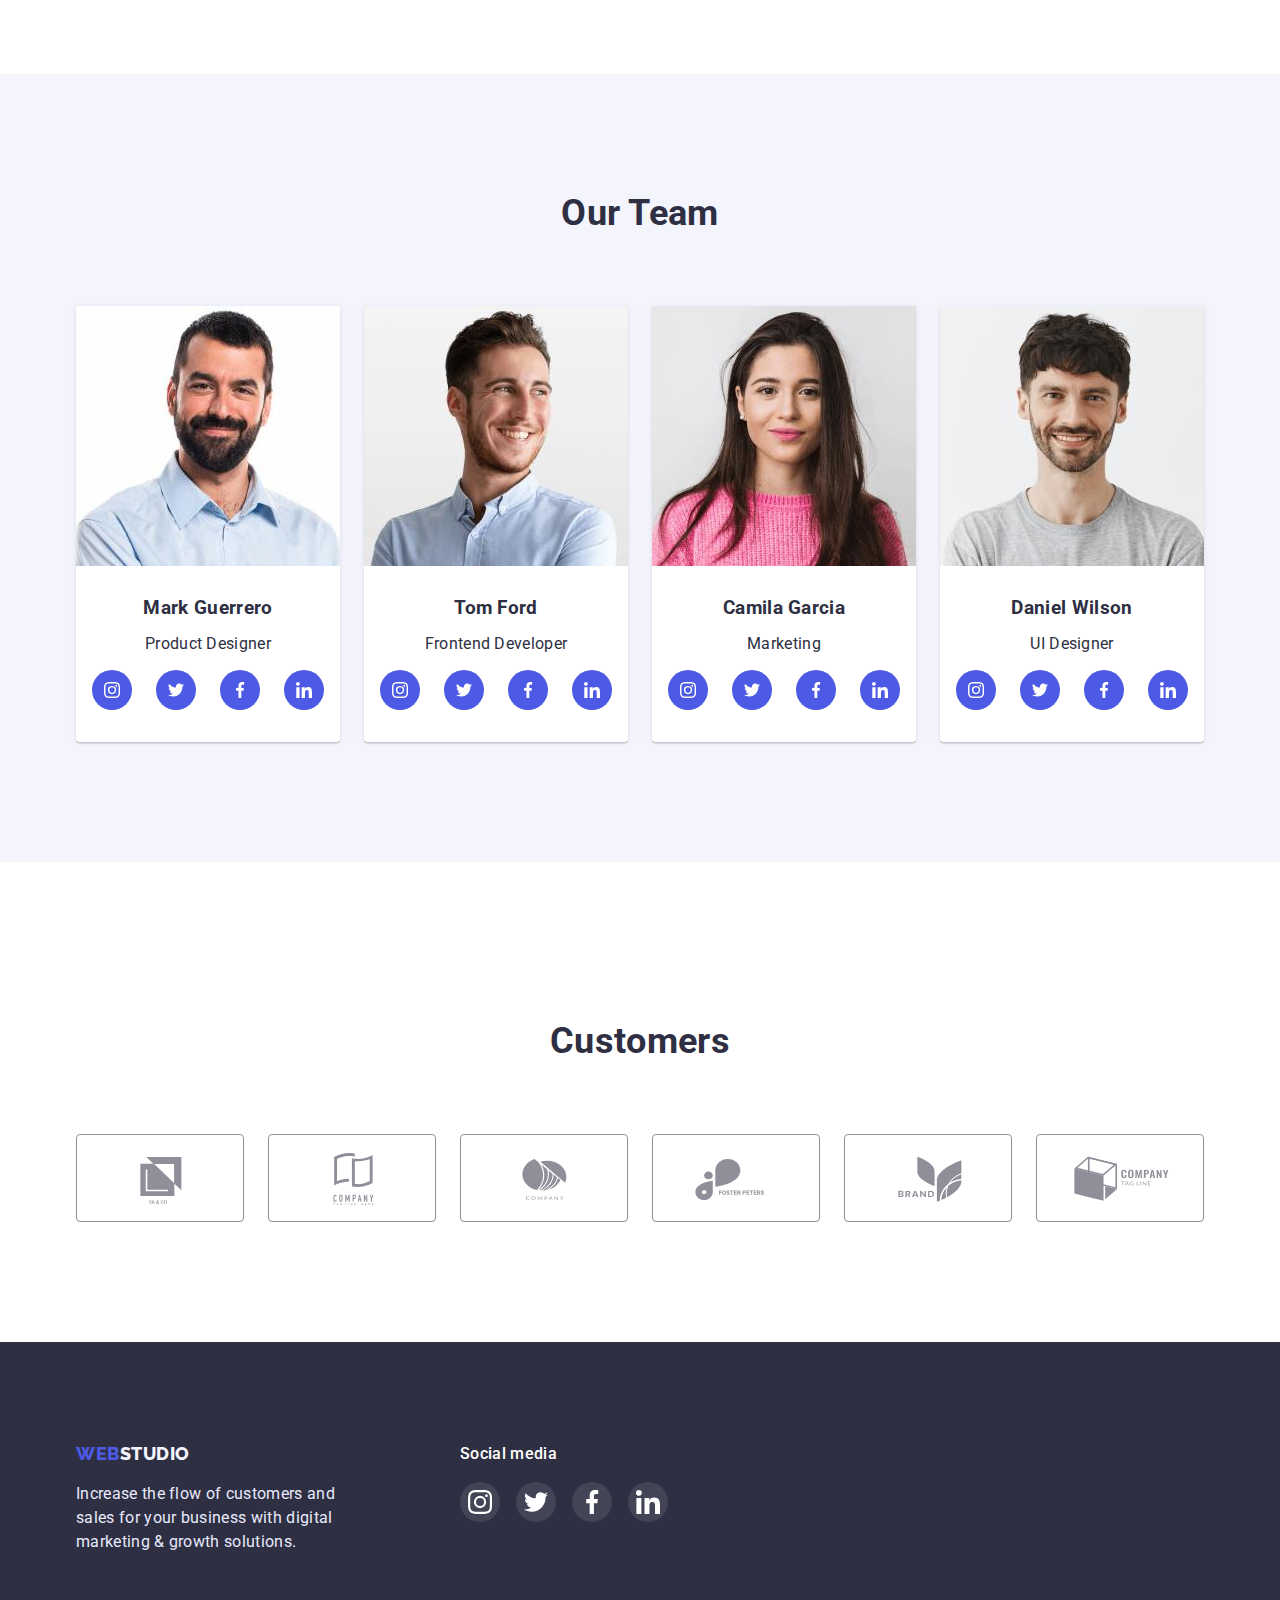
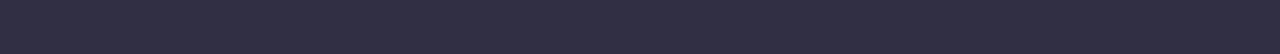
==== commit 5236cf59: "2-nd version" ====
--- a/index.html
+++ b/index.html
@@ -27,7 +27,7 @@
           <!-- Navigation -->
           <ul class="header-nav list">
             <li class="header-nav-list-item">
-              <a href="./index.html" class="header-nav link">Studio</a>
+              <a href="./index.html" class="header-nav link currentLink">Studio</a>
             </li>
             <li class="header-nav-list-item">
               <a href="./portfolio.html" class="header-nav link">Portfolio</a>
--- a/css/styles.css
+++ b/css/styles.css
@@ -99,12 +99,14 @@
   transition-timing-function: cubic-bezier(0.4, 0, 0.2, 1);
 }
 .header-nav.link:hover,
-.header-nav.link:focus,
-.header-nav.link:active {
+.header-nav.link:focus
+ {
   color: var(--portfolio-btn-active);
 }
-
-.header-nav.link:active::after {
+.header-nav.link.currentLink{
+  color: var(--portfolio-btn-active); 
+}
+.header-nav.link.currentLink::after {
   position: absolute;
   bottom: 0;
   display: block;
@@ -297,8 +299,8 @@
   max-width: 1440px;
   background-color: rgba(46, 47, 66, 0.4);
 
-  transition-property: changeOpacity;
-  transition-duration: 500ms;
+  transition-property: opacity;
+  transition-duration: 250ms;
   transition-timing-function: cubic-bezier(0.4, 0, 0.2, 1); 
 }
 .backdrop.is-hidden{
@@ -309,10 +311,9 @@
   position:  absolute;
   top: 50%;
   left: 50%;
-  transform: translate(-50%, -50%);
   width: 408px;
   height: 576px;
-  
+  transform: translate(-50%, -50%);
   background-color: var(--modal-background);
   box-shadow: 0px 1px 1px rgba(0, 0, 0, 0.14), 0px 1px 3px rgba(0, 0, 0, 0.12), 0px 2px 1px rgba(0, 0, 0, 0.2);
   border-radius: 4px;
@@ -595,6 +596,8 @@
   box-shadow: 0px 1px 6px rgba(46, 47, 66, 0.08);
   cursor: pointer;
 
+  overflow: hidden;
+
   transition-property: border, box-shadow;
   transition-duration: 250ms;
   transition-timing-function: cubic-bezier(0.4, 0, 0.2, 1);
@@ -629,25 +632,35 @@
   padding-top: var(--portfolio-card-padding);
   padding-bottom: var(--portfolio-card-padding);
 }
+.item-link-thumb{
+  position: relative;
+  width: 360px;
+  height: 300px;
+  overflow: hidden;
+}
 .overlay {
   position: absolute;
   top: 0;
   left: 0;
+  display: block;
   width: 100%;
-  height: 300px;
+  height: 100%;
+  margin: 0;
   padding-top: 40px;
   padding-left: 32px;
   padding-right: 32px;
+
+  font-size: 16px;
+  line-height: 1.5;
+  letter-spacing: 0.02em;
+  color: var(--background-color-secondary);
   background-color: var(--color-second);
 
-  overflow: hidden;
-  opacity: 0;
   transform: translateY(100%);
-  transition-property: transform, opacity;
+  transition-property: transform;
   transition-duration: 250ms;
   transition-timing-function: cubic-bezier(0.4, 0, 0.2, 1);
 }
 .project-item-link:is(:hover,:focus) .overlay {
   transform: translateY(0);
-  opacity: 1;
-}
+}
